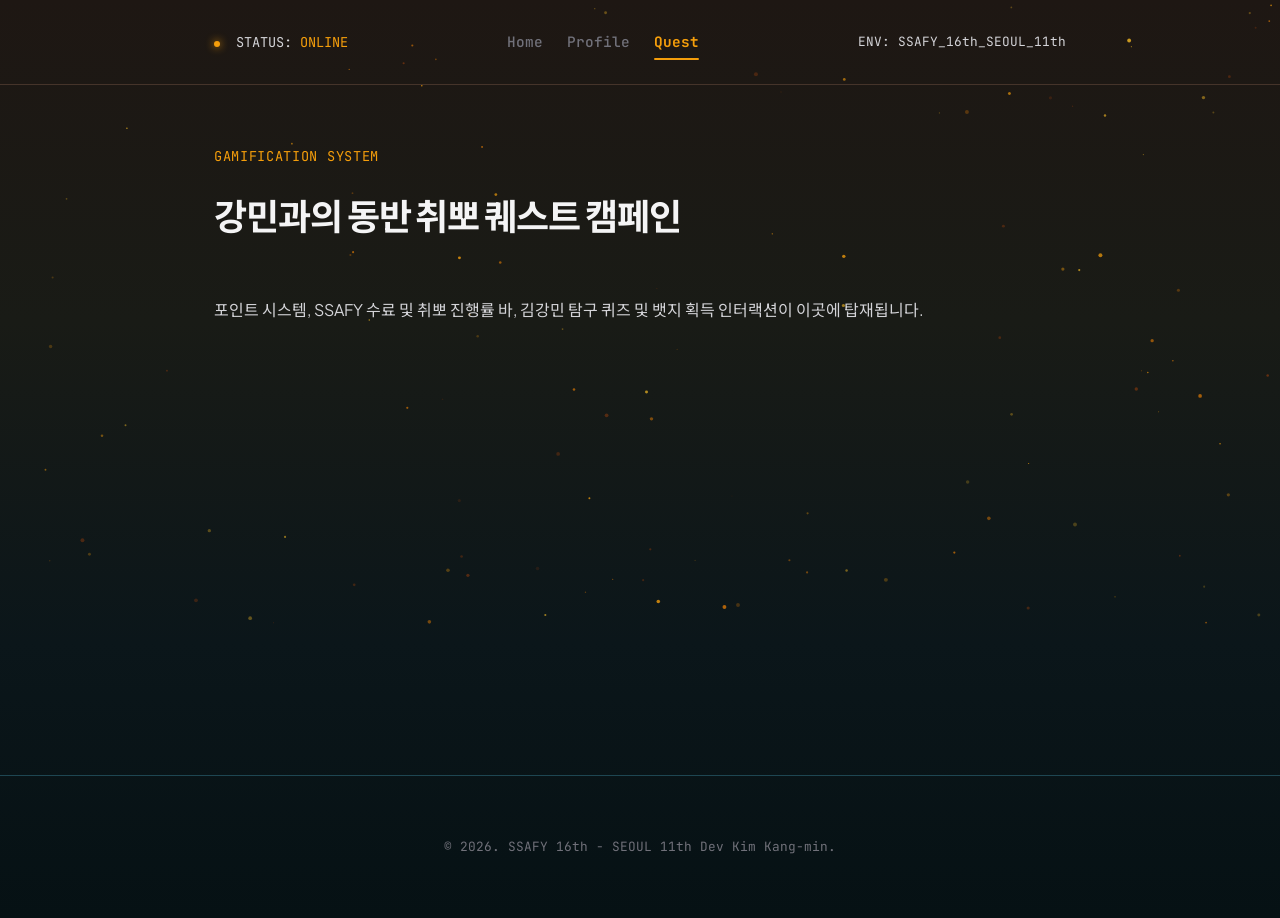
==== html/gamification.html @ 31e9d452 "MPA구조로 전환 -  프로필, 게이미피케이션 html 추가" ====
<!DOCTYPE html>
<html lang="ko">
<head>
    <meta charset="UTF-8">
    <meta name="viewport" content="width=device-width, initial-scale=1.0">
    <title>Quest | INFJ Back-End Developer 김강민</title>
    <link rel="preconnect" href="https://fonts.googleapis.com">
    <link rel="preconnect" href="https://fonts.gstatic.com" crossorigin>
    <link href="https://fonts.googleapis.com/css2?family=JetBrains+Mono:wght@300;400;500;700&family=Plus+Jakarta+Sans:wght@300;400;500;700;800&family=Noto+Sans+KR:wght@300;400;500;700;900&display=swap" rel="stylesheet">
    <link rel="stylesheet" href="../css/style.css">
</head>
<body>
    <canvas id="ambient-particles"></canvas>

    <header>
        <div class="container header-inner">
            <div class="header-logo-zone">
                <span class="status-dot"></span>
                <span>STATUS: <span class="accent-text">ONLINE</span></span>
            </div>
            <nav class="main-nav mono">
                <a href="../index.html" class="nav-link">Home</a>
                <a href="profile.html" class="nav-link">Profile</a>
                <a href="gamification.html" class="nav-link active">Quest</a>
            </nav>
            <div class="mono env-text" style="font-size: 0.8rem;">
                ENV: SSAFY_16th_SEOUL_11th
            </div>
        </div>
    </header>

    <section class="container" style="margin-top: 60px; min-height: 70vh;">
        <span class="section-label">GAMIFICATION SYSTEM</span>
        <h2 class="section-headline">강민과의 동반 취뽀 퀘스트 캠페인</h2>
        
        <!-- 💡 게이미피케이션 보드판이 위치할 구역 -->
        <div id="quest-app-root">
            <p style="color: var(--text-sub);">포인트 시스템, SSAFY 수료 및 취뽀 진행률 바, 김강민 탐구 퀴즈 및 뱃지 획득 인터랙션이 이곳에 탑재됩니다.</p>
        </div>
    </section>

    <footer>
        <div class="container">
            <p>&copy; 2026. SSAFY 16th - SEOUL 11th Dev Kim Kang-min.</p>
        </div>
    </footer>

    <script src="../js/script.js"></script>
</body>
</html>
---- css/style.css ----
/* --- 테마 및 전역 설정 (사막에서 오아시스로의 여정) --- */
:root {
    /* 사막 테마 (상단) */
    --desert-bg: #1e1713;       /* 깊고 황량한 밤의 사막 배경 */
    --desert-accent: #f59e0b;   /* 타오르는 모래빛 오렌지 */
    --desert-card: #29201a;     /* 사막 톤 카드 배경 */
    --desert-border: #45342a;   /* 사막 톤 테두리 */

    /* 오아시스 테마 (하단) */
    --oasis-bg: #0b1a1e;        /* 깊고 맑은 오아시스 물결 배경 */
    --oasis-accent: #06b6d4;    /* 청량한 시안 블루 */
    --oasis-card: #11272d;      /* 오아시스 톤 카드 배경 */
    --oasis-border: #1e4652;    /* 오아시스 톤 테두리 */

    /* 기본 가변 변수 (JS로 동적 제어되거나 그라데이션 기본값으로 사용) */
    --bg-pure: var(--desert-bg);
    --bg-card: var(--desert-card);
    --border-color: var(--desert-border);
    --accent: var(--desert-accent);
    --accent-glow: rgba(245, 158, 11, 0.15);

    --text-main: #f4f4f5;       /* 편안한 백색 */
    --text-sub: #d4d4d8;        /* 밝은 회색 */
    --text-muted: #71717a;      /* 비활성화 회색 */
    
    --font-sans: 'Plus Jakarta Sans', 'Noto Sans KR', sans-serif;
    --font-mono: 'JetBrains Mono', monospace;
}

* {
    margin: 0;
    padding: 0;
    box-sizing: border-box;
    -webkit-font-smoothing: antialiased;
}

body {
    /* 스크롤에 따라 변하는 선형 그라데이션 배경 구현 */
    background: linear-gradient(to bottom, 
        var(--desert-bg) 0%, 
        #1b1c18 30%, 
        #122022 60%, 
        var(--oasis-bg) 100%
    );
    background-attachment: scroll;
    color: var(--text-main);
    font-family: var(--font-sans);
    line-height: 1.7;
    overflow-x: hidden;
    transition: color 0.3s ease;
}

/* 스크롤바 커스텀 */
::-webkit-scrollbar {
    width: 6px;
}
::-webkit-scrollbar-track {
    background: var(--desert-bg);
}
::-webkit-scrollbar-thumb {
    background: var(--desert-border);
    border-radius: 3px;
}
::-webkit-scrollbar-thumb:hover {
    background: var(--oasis-accent);
}

.container {
    max-width: 900px;
    margin: 0 auto;
    padding: 0 24px;
}

.mono {
    font-family: var(--font-mono);
}

.accent-text {
    color: var(--accent);
    transition: color 0.3s ease;
}

/* --- 상단 상태 바 --- */
header {
    padding: 24px 0;
    border-bottom: 1px solid var(--border-color);
    font-family: var(--font-mono);
    font-size: 0.85rem;
    color: var(--text-sub);
    transition: border-color 0.3s ease;
}
.header-inner {
    display: flex;
    justify-content: space-between;
    align-items: center;
}
.status-dot {
    display: inline-block;
    width: 6px;
    height: 6px;
    background-color: var(--accent);
    border-radius: 50%;
    margin-right: 8px;
    box-shadow: 0 0 8px var(--accent);
    animation: pulse 2s infinite;
    transition: background-color 0.3s ease, box-shadow 0.3s ease;
}
@keyframes pulse {
    0% { opacity: 0.5; }
    50% { opacity: 1; }
    100% { opacity: 0.5; }
}

/* --- 상단 네비게이션 바 스타일 추가 --- */
.main-nav {
    display: flex;
    gap: 24px;
    align-items: center;
}

.nav-link {
    color: var(--text-muted);
    text-decoration: none;
    font-size: 0.9rem;
    font-weight: 500;
    padding: 6px 0;
    position: relative;
    transition: color 0.2s ease;
}

.nav-link:hover {
    color: var(--text-main);
}

/* 현재 활성화된 페이지 표시용 언더라인 애니메이션 */
.nav-link.active {
    color: var(--accent);
    font-weight: 700;
}

.nav-link.active::after {
    content: '';
    position: absolute;
    bottom: 0;
    left: 0;
    width: 100%;
    height: 2px;
    background-color: var(--accent);
    border-radius: 2px;
}

/* 📱 모바일 환경 반응형 대응 (768px 이하) */
@media (max-width: 768px) {
    .header-inner {
        flex-direction: column; /* 세로 정렬로 변경하여 좁은 화면 대응 */
        gap: 12px;
        text-align: center;
    }
    
    .main-nav {
        gap: 20px;
        margin: 4px 0;
    }
    
    .env-text {
        display: none; /* 모바일에서 굳이 안 보여도 되는 환경 텍스트는 숨김 처리 */
    }
}

/* --- 히어로 영역 (사막의 시작) --- */
.hero {
    padding: 160px 0 140px 0;
    min-height: 90vh;
    display: flex;
    align-items: center;
}
.hero-wrapper {
    position: relative;
    width: 100%;
}
.hero-tag {
    font-family: var(--font-mono);
    font-size: 0.9rem;
    color: var(--desert-accent);
    margin-bottom: 28px;
    display: inline-block;
    border: 1px solid rgba(245, 158, 11, 0.3);
    padding: 4px 12px;
    border-radius: 100px;
    background: rgba(245, 158, 11, 0.08);
}
.hero h1 {
    font-size: 3.5rem;
    font-weight: 800;
    line-height: 1.25;
    letter-spacing: -0.05em;
    margin-bottom: 28px;
    word-break: keep-all;
}
.hero h1 span.highlight {
    background: linear-gradient(120deg, #ffffff 0%, #fcd34d 100%);
    -webkit-background-clip: text;
    -webkit-text-fill-color: transparent;
}
.hero p.lead {
    font-size: 1.35rem;
    color: var(--text-sub);
    max-width: 720px;
    font-weight: 300;
    margin-bottom: 40px;
}

/* 기술 배지 스타일 */
.stack-badges {
    display: flex;
    gap: 12px;
    flex-wrap: wrap;
    margin-bottom: 60px;
}
.badge {
    font-size: 0.85rem;
    padding: 6px 14px;
    background: rgba(255, 255, 255, 0.02);
    border: 1px solid var(--desert-border);
    border-radius: 6px;
    color: #fcd34d;
}

/* 마우스 스크롤 다운 가이드 */
.scroll-indicator {
    display: flex;
    align-items: center;
    gap: 12px;
    color: var(--text-muted);
    font-size: 0.75rem;
    letter-spacing: 0.1em;
}
.mouse {
    width: 20px;
    height: 32px;
    border: 2px solid var(--desert-border);
    border-radius: 20px;
    position: relative;
}
.wheel {
    width: 4px;
    height: 8px;
    background-color: var(--desert-accent);
    border-radius: 2px;
    position: absolute;
    top: 6px;
    left: 50%;
    transform: translateX(-50%);
    animation: scroll 1.5s infinite;
}
@keyframes scroll {
    0% { opacity: 1; top: 6px; }
    100% { opacity: 0; top: 18px; }
}

/* --- 인터랙티브 콘솔 영역 (중간 전환 지점) --- */
.console-section {
    padding: 80px 0;
}
.console-box {
    background-color: var(--desert-card);
    border: 1px solid var(--desert-border);
    border-radius: 12px;
    overflow: hidden;
    box-shadow: 0 20px 40px rgba(0, 0, 0, 0.4);
}
.console-header {
    background-color: rgba(255, 255, 255, 0.02);
    padding: 14px 20px;
    border-bottom: 1px solid var(--desert-border);
    display: flex;
    align-items: center;
    justify-content: space-between;
}
.console-dots {
    display: flex;
    gap: 6px;
}
.console-dot {
    width: 10px;
    height: 10px;
    border-radius: 50%;
    background-color: var(--desert-border);
}
.console-title {
    font-family: var(--font-mono);
    font-size: 0.8rem;
    color: var(--text-muted);
}
.console-nav {
    display: flex;
    border-bottom: 1px solid var(--desert-border);
    background: rgba(0,0,0,0.1);
}
.console-tab {
    flex: 1;
    padding: 14px;
    text-align: center;
    font-family: var(--font-mono);
    font-size: 0.85rem;
    color: var(--text-muted);
    cursor: pointer;
    transition: all 0.2s ease;
    border-bottom: 2px solid transparent;
}
.console-tab:hover {
    color: var(--text-sub);
    background: rgba(255,255,255,0.01);
}
.console-tab.active {
    color: var(--desert-accent);
    border-bottom-color: var(--desert-accent);
    background: rgba(245, 158, 11, 0.04);
}
.console-body {
    padding: 40px;
    min-height: 400px;
}
.console-content {
    display: none;
    animation: fadeIn 0.3s ease forwards;
}
.console-content.active {
    display: block;
}
@keyframes fadeIn {
    from { opacity: 0; transform: translateY(5px); }
    to { opacity: 1; transform: translateY(0); }
}
.console-code-line {
    display: flex;
    margin-bottom: 10px;
    font-family: var(--font-mono);
    font-size: 0.95rem;
}
.line-num {
    width: 35px;
    color: var(--text-muted);
    user-select: none;
}
.line-text {
    color: var(--text-sub);
}

.extended-text {
    margin-top: 32px;
    border-top: 1px dashed var(--desert-border);
    padding-top: 24px;
}
.extended-text p {
    font-size: 1.05rem;
    color: var(--text-sub);
    margin-bottom: 16px;
    font-weight: 300;
}
.extended-text strong {
    color: var(--text-main);
    font-weight: 600;
}

.tag-cloud {
    display: flex;
    flex-wrap: wrap;
    gap: 10px;
}
.tag {
    font-family: var(--font-mono);
    font-size: 0.85rem;
    padding: 6px 14px;
    background-color: rgba(255, 255, 255, 0.02);
    border: 1px solid var(--desert-border);
    color: var(--text-main);
    border-radius: 6px;
}

/* --- 공통 섹션 헤더 가이드 (오아시스 변환 준비) --- */
.section-label {
    font-family: var(--font-mono);
    font-size: 0.85rem;
    color: var(--accent);
    text-transform: uppercase;
    margin-bottom: 16px;
    display: block;
    letter-spacing: 0.05em;
    transition: color 0.3s ease;
}
.section-headline {
    font-size: 2.25rem;
    font-weight: 700;
    margin-bottom: 50px;
    letter-spacing: -0.03em;
}

/* --- 성장 타임라인 스타일 (오아시스 톤 진입) --- */
.timeline-section {
    padding: 100px 0;
    border-top: 1px solid var(--oasis-border);
}
.timeline-container {
    position: relative;
    padding-left: 32px;
}
.timeline-container::before {
    content: '';
    position: absolute;
    left: 0;
    top: 5px;
    bottom: 5px;
    width: 1px;
    background-color: var(--oasis-border);
}
.timeline-item {
    position: relative;
    margin-bottom: 50px;
}
.timeline-item::before {
    content: '';
    position: absolute;
    left: -36px;
    top: 6px;
    width: 9px;
    height: 9px;
    border-radius: 50%;
    background-color: var(--oasis-bg);
    border: 2px solid var(--oasis-accent);
}
.timeline-meta {
    font-size: 0.85rem;
    color: var(--oasis-accent);
    margin-bottom: 8px;
}
.timeline-content-box {
    background-color: var(--oasis-card);
    border: 1px solid var(--oasis-border);
    padding: 24px 32px;
    border-radius: 8px;
}
.timeline-content-box h3 {
    font-size: 1.35rem;
    font-weight: 600;
    margin-bottom: 10px;
}
.timeline-content-box p {
    color: var(--text-sub);
    font-size: 1rem;
}

/* --- 핵심 엔진 (완연한 푸른 오아시스 카드 영역) --- */
.features-section {
    padding: 100px 0;
    border-top: 1px solid var(--oasis-border);
}
.grid-layout {
    display: grid;
    grid-template-columns: repeat(3, 1fr);
    gap: 24px;
}
.grid-card {
    border: 1px solid var(--oasis-border);
    padding: 40px 32px;
    border-radius: 12px;
    background: linear-gradient(180deg, rgba(6, 182, 212, 0.03) 0%, rgba(0,0,0,0) 100%);
    transition: all 0.3s cubic-bezier(0.16, 1, 0.3, 1);
}
.grid-card:hover {
    border-color: var(--oasis-accent);
    transform: translateY(-6px);
    box-shadow: 0 15px 35px rgba(6, 182, 212, 0.1);
}
.card-index {
    font-family: var(--font-mono);
    font-size: 0.85rem;
    color: var(--oasis-accent);
    margin-bottom: 24px;
    display: block;
}
.grid-card h3 {
    font-size: 1.3rem;
    font-weight: 600;
    margin-bottom: 16px;
    letter-spacing: -0.02em;
}
.grid-card p {
    font-size: 0.95rem;
    color: var(--text-sub);
    line-height: 1.7;
}

/* --- 가상 방명록 스타일 (오아시스 터미널) --- */
.guestbook-section {
    padding: 80px 0;
    border-top: 1px solid var(--oasis-border);
}
.guestbook-box {
    border: 1px solid var(--oasis-border);
    border-radius: 10px;
    background-color: #081316;
    overflow: hidden;
}
.guestbook-header {
    background-color: rgba(255, 255, 255, 0.01);
    padding: 12px 20px;
    border-bottom: 1px solid var(--oasis-border);
    display: flex;
    justify-content: space-between;
    font-family: var(--font-mono);
    font-size: 0.8rem;
    color: var(--text-muted);
}
.status-indicator {
    color: var(--oasis-accent);
}
.guestbook-body {
    padding: 30px;
    font-family: var(--font-mono);
    font-size: 0.9rem;
}
.message-item {
    margin-bottom: 16px;
    display: flex;
    flex-wrap: wrap;
    gap: 12px;
}
.message-item .user {
    color: var(--oasis-accent);
    min-width: 140px;
}
.message-item .msg {
    color: var(--text-sub);
}
.input-line {
    margin-top: 30px;
    display: flex;
    gap: 12px;
    color: var(--text-muted);
}
.input-line .prompt {
    color: var(--oasis-accent);
}

/* --- CTA 영역 (완전 청량한 오아시스 핵심지) --- */
.cta-section {
    padding: 150px 0;
    border-top: 1px solid var(--oasis-border);
    text-align: center;
    background: radial-gradient(circle at center, rgba(6, 182, 212, 0.15) 0%, rgba(0,0,0,0) 70%);
}
.cta-box {
    max-width: 700px;
    margin: 0 auto;
}
.cta-box h2 {
    font-size: 2.8rem;
    font-weight: 800;
    letter-spacing: -0.04em;
    margin-bottom: 24px;
    background: linear-gradient(120deg, #ffffff 0%, var(--oasis-accent) 100%);
    -webkit-background-clip: text;
    -webkit-text-fill-color: transparent;
}
.cta-box p {
    color: var(--text-sub);
    font-size: 1.15rem;
    margin-bottom: 48px;
    line-height: 1.7;
}
.primary-btn {
    background-color: var(--text-main);
    color: var(--oasis-bg);
    border: none;
    padding: 18px 44px;
    font-family: var(--font-mono);
    font-size: 1rem;
    font-weight: 600;
    border-radius: 8px;
    cursor: pointer;
    transition: all 0.2s ease;
    box-shadow: 0 4px 20px rgba(6, 182, 212, 0.2);
}
.primary-btn:hover {
    background-color: var(--oasis-accent);
    color: #ffffff;
    box-shadow: 0 0 24px rgba(6, 182, 212, 0.4);
    transform: scale(1.02);
}

/* --- 커스텀 토스트 알림창 --- */
.toast-container {
    position: fixed;
    bottom: 30px;
    right: 30px;
    z-index: 1000;
    display: flex;
    flex-direction: column;
    gap: 10px;
}
.toast {
    background-color: var(--oasis-card);
    border: 1px solid var(--oasis-accent);
    color: var(--text-main);
    padding: 16px 24px;
    border-radius: 8px;
    font-family: var(--font-mono);
    font-size: 0.9rem;
    box-shadow: 0 10px 30px rgba(0, 0, 0, 0.5);
    display: flex;
    align-items: center;
    gap: 12px;
    transform: translateY(100px);
    opacity: 0;
    transition: all 0.4s cubic-bezier(0.175, 0.885, 0.32, 1.275);
}
.toast.show {
    transform: translateY(0);
    opacity: 1;
}

/* --- 푸터 --- */
footer {
    padding: 60px 0;
    border-top: 1px solid var(--oasis-border);
    text-align: center;
    font-family: var(--font-mono);
    font-size: 0.8rem;
    color: var(--text-muted);
}

/* --- 반응형 레이아웃 --- */
/* ==========================================
   🎨 2일차 미션: 모바일 친화 기능 강화 (Responsive)
   ========================================== */

@media (max-width: 768px) {
    /* 1. 컨테이너 패딩 완화 및 레이아웃 조정 */
    .container {
        padding: 0 20px;
    }
    
    /* 2. 히어로 영역 폰트 크기 유연화 및 레이아웃 최적화 */
    .hero { 
        padding: 80px 0 60px 0; 
        min-height: auto; /* 모바일에서는 화면 높이에 맞추기보다 콘텐츠에 맞게 조절 */
    }
    .hero h1 { 
        font-size: 2.0rem; /* 3.5rem에서 모바일용으로 축소 */
        line-height: 1.3;
    }
    .hero p.lead {
        font-size: 1.05rem;
        margin-bottom: 30px;
        word-break: keep-all; /* 단어 단위 줄바꿈으로 깔끔하게 */
    }
    
    /* 3. 모바일 터치 환경에서 마우스 안내선 숨김 처리 */
    .scroll-indicator {
        display: none !important;
    }

    /* 4. 기술 배지 간격 최적화 */
    .stack-badges {
        margin-bottom: 40px;
        gap: 8px;
    }
    .badge {
        font-size: 0.75rem;
        padding: 5px 10px;
    }

    /* 5. 프로필 콘솔 탭 메뉴 가로 폭 붕괴 방지 */
    .console-nav {
        flex-wrap: wrap; /* 탭이 많아지면 아래로 자연스럽게 흐르도록 */
    }
    .console-tab {
        padding: 12px 8px;
        font-size: 0.8rem;
    }
    .console-body { 
        padding: 20px; /* 내부 여백 축소하여 가로 공간 확보 */
    }
    .console-code-line {
        font-size: 0.85rem; /* 코드 폰트 살짝 축소하여 터미널 느낌 유지 */
        overflow-x: auto;   /* 코드가 길어지면 박스를 깨뜨리지 않고 내부 스크롤 제공 */
    }
    .extended-text p {
        font-size: 0.95rem;
    }

    /* 6. GIF 컨테이너 모바일 마진 조정 */
    .char-gif-container {
        padding: 10px;
        margin: 16px auto;
    }

    /* 7. 타임라인 박스 여백 수정 */
    .timeline-container {
        padding-left: 20px;
    }
    .timeline-item::before {
        left: -24px;
    }
    .timeline-content-box {
        padding: 18px 20px;
    }
    .timeline-content-box h3 {
        font-size: 1.15rem;
    }

    /* 8. 핵심 엔진 그리드 레이아웃 (1열로 단일화 및 패딩 축소) */
    .grid-layout { 
        grid-template-columns: 1fr; 
        gap: 16px; 
    }
    .grid-card {
        padding: 28px 20px;
    }

    /* 9. 방명록 터미널 래핑 처리 */
    .guestbook-body {
        padding: 20px;
        font-size: 0.8rem;
    }
    .message-item {
        flex-direction: column; /* 이름과 내용이 모바일에선 위아래로 배치되어 짤림 방지 */
        gap: 4px;
        margin-bottom: 12px;
    }
    .message-item .user {
        min-width: auto;
    }

    /* 10. 하단 CTA 및 버튼 모바일화 */
    .cta-section {
        padding: 100px 0;
    }
    .cta-box h2 { 
        font-size: 1.8rem; 
    }
    .cta-box p {
        font-size: 1.0rem;
        margin-bottom: 32px;
    }
    .primary-btn {
        width: 100%; /* 모바일에서는 엄지손가락으로 누르기 편하게 풀 너비 제공 */
        padding: 16px 24px;
        font-size: 0.95rem;
    }
}

/* --- [신설] 사막 언덕 및 캔버스 파티클 레이어 스타일 --- */
#ambient-particles {
    position: fixed;
    top: 0;
    left: 0;
    width: 100vw;
    height: 100vh;
    z-index: -1; /* 콘텐츠 뒤로 배치 */
    pointer-events: none; /* 클릭 이벤트 방해 방지 */
}

.desert-hills-container {
    position: absolute;
    top: 0;
    left: 0;
    width: 100%;
    height: 120vh; /* 히어로 영역을 충분히 덮을 수 있는 높이 */
    overflow: hidden;
    z-index: -2;
    pointer-events: none;
}

.hill {
    position: absolute;
    bottom: 0;
    left: 0;
    width: 100%;
    height: 600px;
    opacity: 0.85;
    transition: transform 0.1s linear, fill 0.5s ease;
}

/* 첫 번째 언덕: 짙은 흙모래 빛깔 */
.hill-1 {
    fill: #2d2018;
    transform: translateY(50px);
}

/* 두 번째 언덕: 좀 더 밝게 타오르는 사막 모래 빛깔 */
.hill-2 {
    fill: #3b2b20;
    opacity: 0.6;
    transform: translateY(120px);
}

/* 스크롤이 내려가 오아시스 테마 활성화 시 언덕이 물결 색상으로 자연스럽게 동적 모핑(색상 전환) */
.oasis-active .hill-1 {
    fill: #112a30;
}
.oasis-active .hill-2 {
    fill: #0d2126;
}

/* 기존 전체 body 스타일 유지 및 보완 */
body {
    background: linear-gradient(to bottom, 
        #1e1713 0%, 
        #191b16 35%, 
        #0b161a 70%, 
        #061114 100%
    );
    background-attachment: scroll;
    color: var(--text-main);
    font-family: var(--font-sans);
    line-height: 1.7;
    overflow-x: hidden;
    position: relative;
}

/* 1. GIF를 감싸고 있는 바깥쪽 박스(컨테이너) 정렬 */
.char-gif-container {
    display: flex;            /* 내부 요소를 정렬하기 위해 Flexbox 활성화 */
    justify-content: center;  /* 내부 요소를 가로축 기준 정중앙에 배치 */
    align-items: center;      /* 내부 요소를 세로축 기준 정중앙에 배치 */
    
    margin: 24px auto;        /* 위아래 24px 여백을 주고, 좌우 auto로 박스 자체를 화면 중앙에 배치 */
    width: 100%;              /* 부모 너비를 다 쓰도록 설정 */
    max-width: 900px;         /* 박스가 너무 가로로 펑퍼짐해지지 않게 최대 크기 제한 */
    
    /* (선택) 기존에 넣었던 스타일 질감 유지 */
    padding: 16px;
    background: rgba(0, 0, 0, 0.2);
    border-radius: 8px;
    border: 1px dashed var(--border-color);
}

/* 2. 박스 내부에 있는 GIF 이미지 자체 설정 */
.inline-char-gif {
    max-width: 900px;         /* 캐릭터 움짤이 텍스트에 비해 너무 거대해지지 않도록 크기 제한 */
    width: 100%;              /* 반응형 대응 */
    height: auto;
    display: block;           /* 이미지 특유의 하단 미세한 공백 제거 */
}
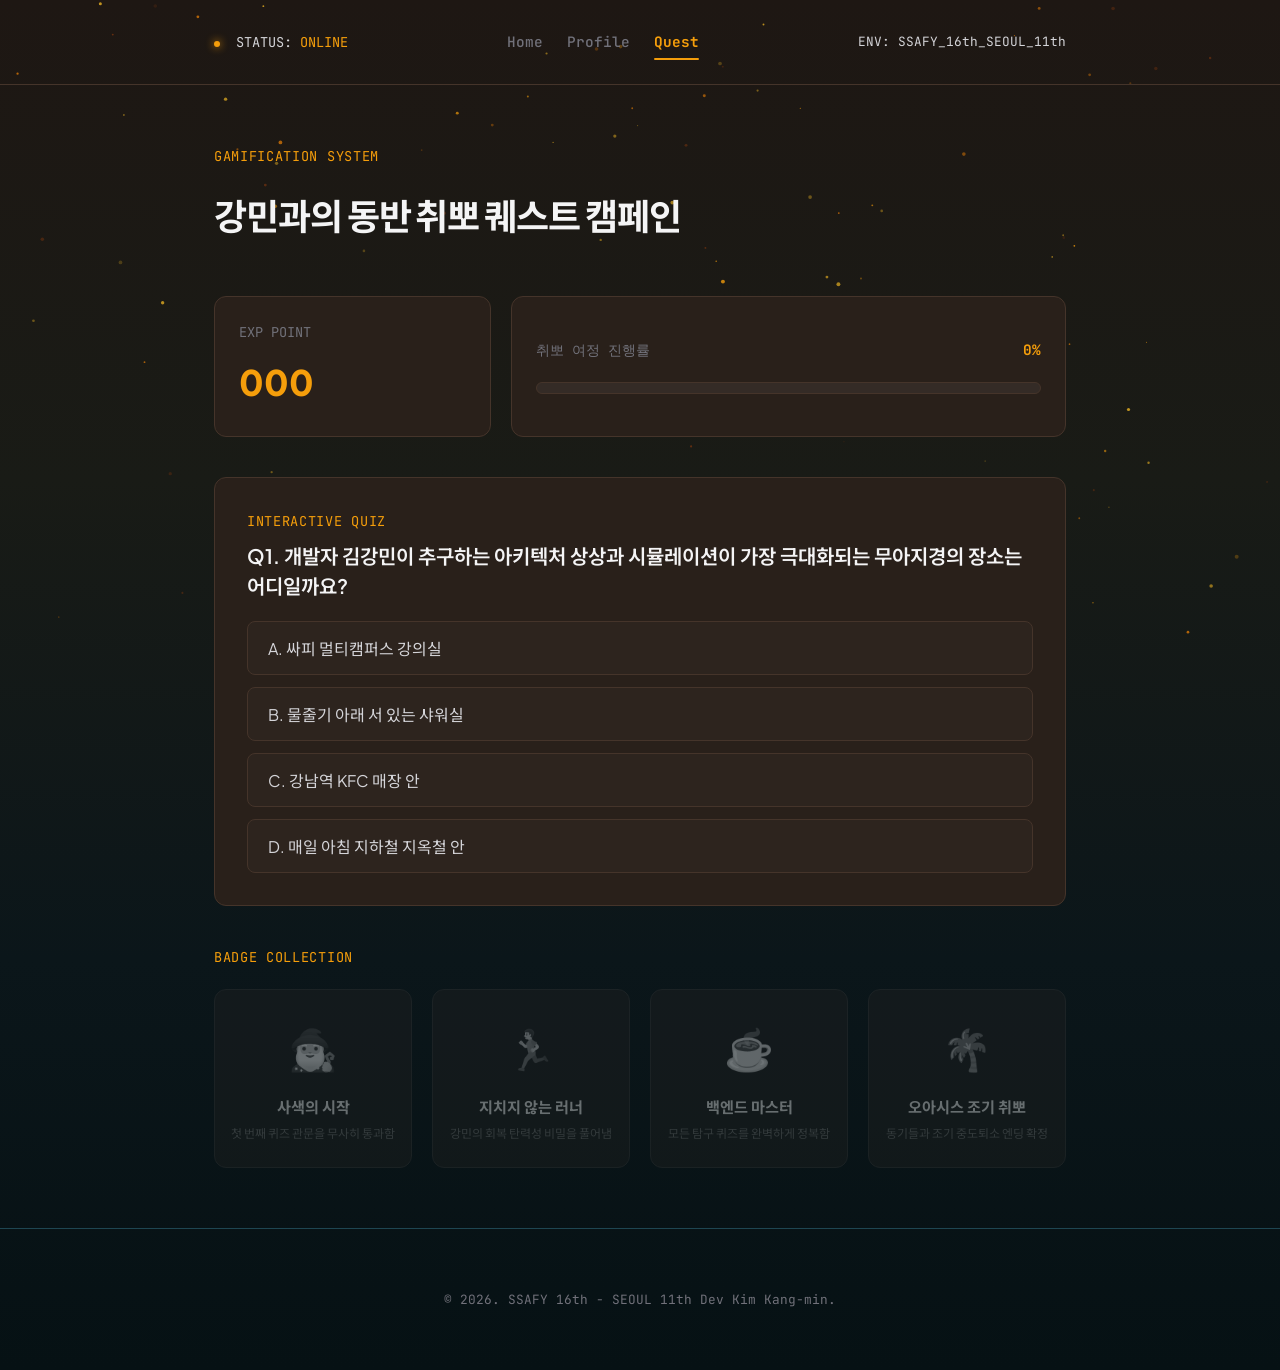
==== commit 31ebfad6: "update gamification" ====
--- a/html/gamification.html
+++ b/html/gamification.html
@@ -34,8 +34,67 @@
         <h2 class="section-headline">강민과의 동반 취뽀 퀘스트 캠페인</h2>
         
         <!-- 💡 게이미피케이션 보드판이 위치할 구역 -->
+        <!-- 💡 게이미피케이션 보드판 실구현 코드 -->
         <div id="quest-app-root">
-            <p style="color: var(--text-sub);">포인트 시스템, SSAFY 수료 및 취뽀 진행률 바, 김강민 탐구 퀴즈 및 뱃지 획득 인터랙션이 이곳에 탑재됩니다.</p>
+            
+            <!-- 상단 스탯 대시보드 및 수료 진행률 바 -->
+            <div class="quest-dashboard">
+                <div class="stat-card">
+                    <span class="stat-label">EXP POINT</span>
+                    <span class="stat-value" id="current-points">000</span>
+                </div>
+                <div class="stat-card">
+                    <div style="display: flex; justify-content: space-between; align-items: baseline;">
+                        <span class="stat-label">취뽀 여정 진행률</span>
+                        <span class="mono accent-text" id="progress-text" style="font-size: 0.9rem; font-weight: bold;">0%</span>
+                    </div>
+                    <div class="progress-container">
+                        <div class="progress-track">
+                            <div class="progress-bar" id="quest-progress"></div>
+                        </div>
+                    </div>
+                </div>
+            </div>
+
+            <!-- 대화형 퀴즈 모듈 구역 -->
+            <div class="quiz-section">
+                <span class="section-label" style="margin-bottom: 8px;">INTERACTIVE QUIZ</span>
+                <div class="quiz-container" id="quiz-box">
+                    <!-- JS에 의해 동적으로 퀴즈 콘텐츠가 렌더링됩니다 -->
+                </div>
+            </div>
+
+            <!-- 뱃지 컬렉션 전시관 -->
+            <div class="badge-section">
+                <span class="section-label" style="margin-bottom: 20px;">BADGE COLLECTION</span>
+                <div class="badge-grid">
+                    <!-- 뱃지 1 -->
+                    <div class="badge-card" id="badge-1">
+                        <span class="badge-icon">🧙‍♂️</span>
+                        <div class="badge-title">사색의 시작</div>
+                        <div class="badge-desc">첫 번째 퀴즈 관문을 무사히 통과함</div>
+                    </div>
+                    <!-- 뱃지 2 -->
+                    <div class="badge-card" id="badge-2">
+                        <span class="badge-icon">🏃‍♂️</span>
+                        <div class="badge-title">지치지 않는 러너</div>
+                        <div class="badge-desc">강민의 회복 탄력성 비밀을 풀어냄</div>
+                    </div>
+                    <!-- 뱃지 3 -->
+                    <div class="badge-card" id="badge-3">
+                        <span class="badge-icon">☕</span>
+                        <div class="badge-title">백엔드 마스터</div>
+                        <div class="badge-desc">모든 탐구 퀴즈를 완벽하게 정복함</div>
+                    </div>
+                    <!-- 뱃지 4 -->
+                    <div class="badge-card" id="badge-4">
+                        <span class="badge-icon">🌴</span>
+                        <div class="badge-title">오아시스 조기 취뽀</div>
+                        <div class="badge-desc">동기들과 조기 중도퇴소 엔딩 확정</div>
+                    </div>
+                </div>
+            </div>
+
         </div>
     </section>
 
--- a/css/style.css
+++ b/css/style.css
@@ -843,4 +843,175 @@
     width: 100%;              /* 반응형 대응 */
     height: auto;
     display: block;           /* 이미지 특유의 하단 미세한 공백 제거 */
+}
+
+/* ==========================================
+   🏆 2일차 미션: 게이미피케이션 시스템 스타일
+   ========================================== */
+
+/* 상단 포인트 및 대시보드 상태창 */
+.quest-dashboard {
+    display: grid;
+    grid-template-columns: 1fr 2fr;
+    gap: 20px;
+    margin-bottom: 40px;
+}
+
+.stat-card {
+    background-color: var(--bg-card);
+    border: 1px solid var(--border-color);
+    padding: 24px;
+    border-radius: 12px;
+    display: flex;
+    flex-direction: column;
+    justify-content: center;
+    transition: all 0.3s ease;
+}
+
+.stat-label {
+    font-family: var(--font-mono);
+    font-size: 0.85rem;
+    color: var(--text-muted);
+    margin-bottom: 8px;
+    text-transform: uppercase;
+}
+
+.stat-value {
+    font-size: 2.2rem;
+    font-weight: 800;
+    color: var(--accent);
+}
+
+/* 진행률 바 (Progress Bar) */
+.progress-container {
+    margin-top: 12px;
+}
+.progress-track {
+    width: 100%;
+    height: 12px;
+    background-color: rgba(255, 255, 255, 0.05);
+    border-radius: 6px;
+    overflow: hidden;
+    border: 1px solid var(--border-color);
+    position: relative;
+}
+.progress-bar {
+    width: 0%; /* JS로 제어 */
+    height: 100%;
+    background: linear-gradient(90deg, var(--desert-accent), var(--oasis-accent));
+    border-radius: 6px;
+    transition: width 0.5s cubic-bezier(0.4, 0, 0.2, 1);
+}
+
+/* 퀴즈 섹션 */
+.quiz-section {
+    background-color: var(--bg-card);
+    border: 1px solid var(--border-color);
+    border-radius: 12px;
+    padding: 32px;
+    margin-bottom: 40px;
+}
+.quiz-container {
+    min-height: 200px;
+}
+.quiz-question {
+    font-size: 1.25rem;
+    font-weight: 600;
+    margin-bottom: 20px;
+    line-height: 1.5;
+}
+.quiz-options {
+    display: grid;
+    grid-template-columns: 1fr;
+    gap: 12px;
+}
+.option-btn {
+    background-color: rgba(255, 255, 255, 0.02);
+    border: 1px solid var(--border-color);
+    color: var(--text-sub);
+    padding: 14px 20px;
+    border-radius: 8px;
+    text-align: left;
+    font-family: var(--font-sans);
+    font-size: 1rem;
+    cursor: pointer;
+    transition: all 0.2s ease;
+}
+.option-btn:hover {
+    background-color: rgba(255, 255, 255, 0.05);
+    border-color: var(--text-muted);
+    color: var(--text-main);
+    transform: translateX(4px);
+}
+
+/* 뱃지 컬렉션 그리드 */
+.badge-section {
+    margin-bottom: 60px;
+}
+.badge-grid {
+    display: grid;
+    grid-template-columns: repeat(4, 1fr);
+    gap: 20px;
+}
+.badge-card {
+    background-color: var(--bg-card);
+    border: 1px solid var(--border-color);
+    border-radius: 12px;
+    padding: 24px 16px;
+    text-align: center;
+    transition: all 0.3s ease;
+    opacity: 0.4; /* 기본 잠김 상태: 흐리게 */
+    filter: grayscale(100%);
+}
+.badge-card.unlocked {
+    opacity: 1;   /* 해제 시 원래 밝기로 */
+    filter: grayscale(0%);
+    border-color: var(--oasis-accent);
+    box-shadow: 0 8px 24px rgba(6, 182, 212, 0.15);
+}
+.badge-icon {
+    font-size: 2.5rem;
+    margin-bottom: 12px;
+    display: inline-block;
+    transition: transform 0.3s ease;
+}
+.badge-card.unlocked .badge-icon {
+    animation: gentle-bounce 1s infinite alternate;
+}
+.badge-title {
+    font-size: 0.95rem;
+    font-weight: 700;
+    margin-bottom: 6px;
+}
+.badge-desc {
+    font-size: 0.75rem;
+    color: var(--text-muted);
+    line-height: 1.4;
+}
+
+@keyframes gentle-bounce {
+    0% { transform: translateY(0); }
+    100% { transform: translateY(-4px); }
+}
+
+/* 📱 게이미피케이션 모바일 반응형 대응 */
+@media (max-width: 768px) {
+    .quest-dashboard {
+        grid-template-columns: 1fr;
+        gap: 12px;
+    }
+    .badge-grid {
+        grid-template-columns: repeat(2, 1fr); /* 모바일에서는 2열로 정렬 */
+        gap: 12px;
+    }
+    .quiz-section {
+        padding: 20px;
+    }
+    .quiz-question {
+        font-size: 1.1rem;
+    }
+    .option-btn {
+        padding: 12px 16px;
+        font-size: 0.9rem;
+    }
 }
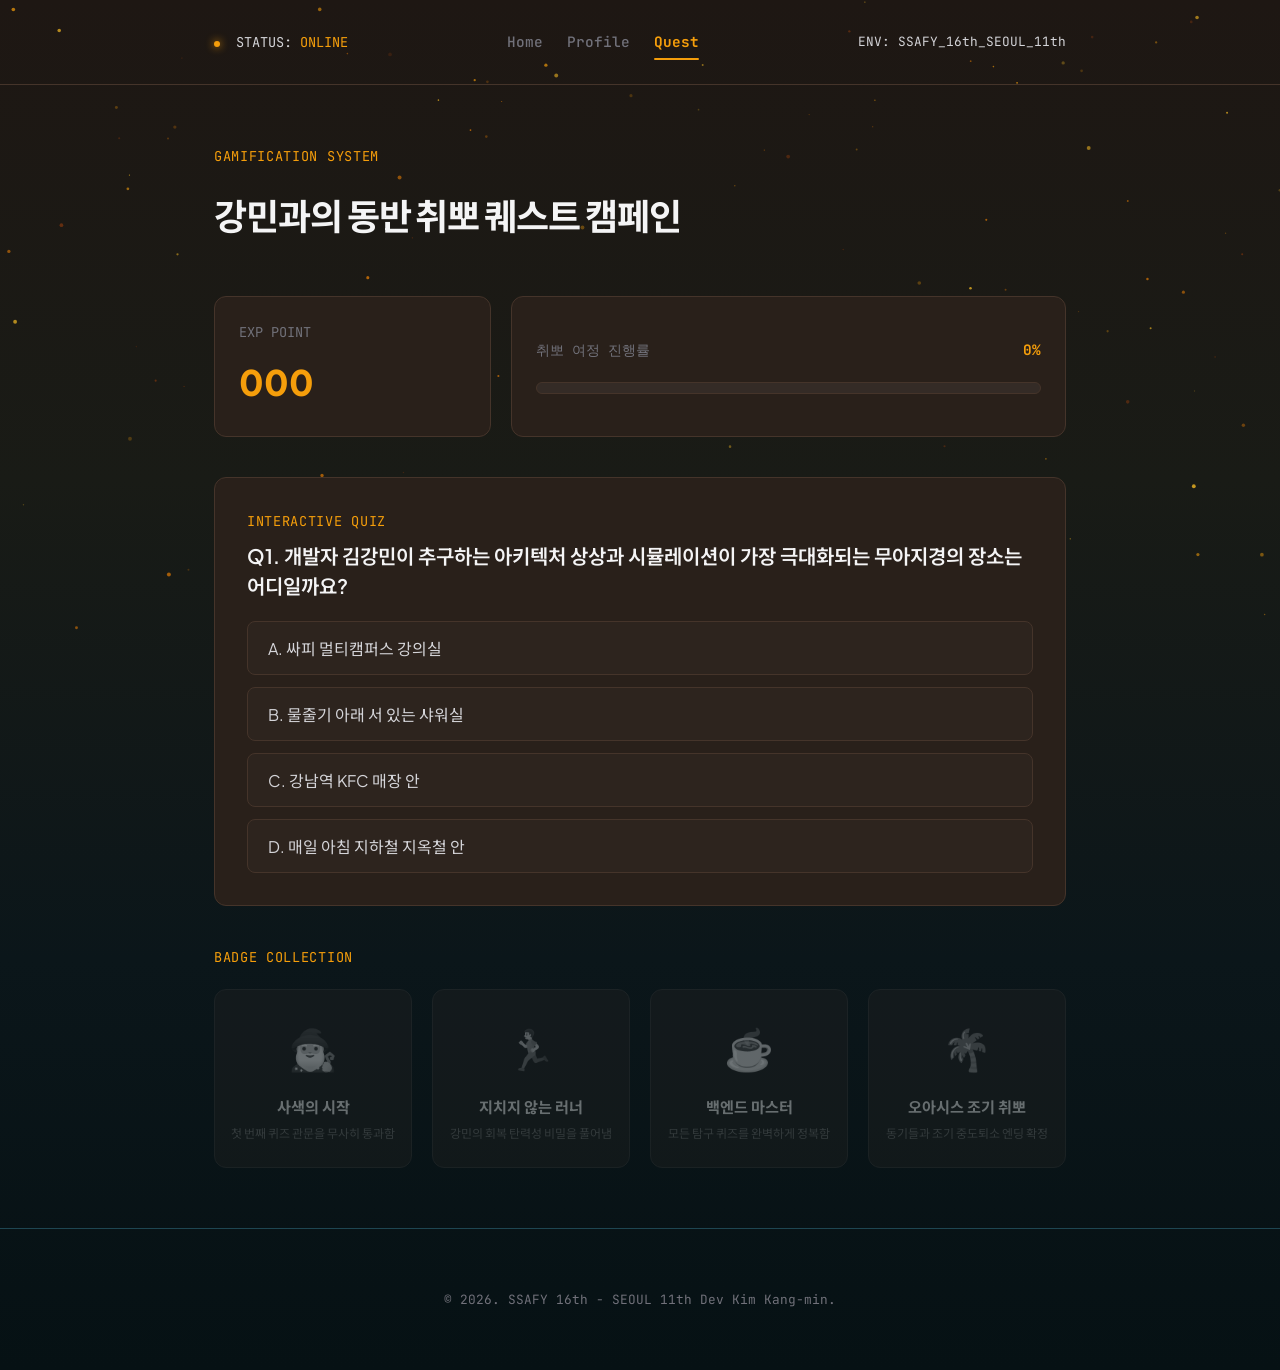
==== commit 2ceddf5f: "edit titles" ====
--- a/html/gamification.html
+++ b/html/gamification.html
@@ -3,7 +3,7 @@
 <head>
     <meta charset="UTF-8">
     <meta name="viewport" content="width=device-width, initial-scale=1.0">
-    <title>Quest | INFJ Back-End Developer 김강민</title>
+    <title>Who Am I | Quest</title>
     <link rel="preconnect" href="https://fonts.googleapis.com">
     <link rel="preconnect" href="https://fonts.gstatic.com" crossorigin>
     <link href="https://fonts.googleapis.com/css2?family=JetBrains+Mono:wght@300;400;500;700&family=Plus+Jakarta+Sans:wght@300;400;500;700;800&family=Noto+Sans+KR:wght@300;400;500;700;900&display=swap" rel="stylesheet">
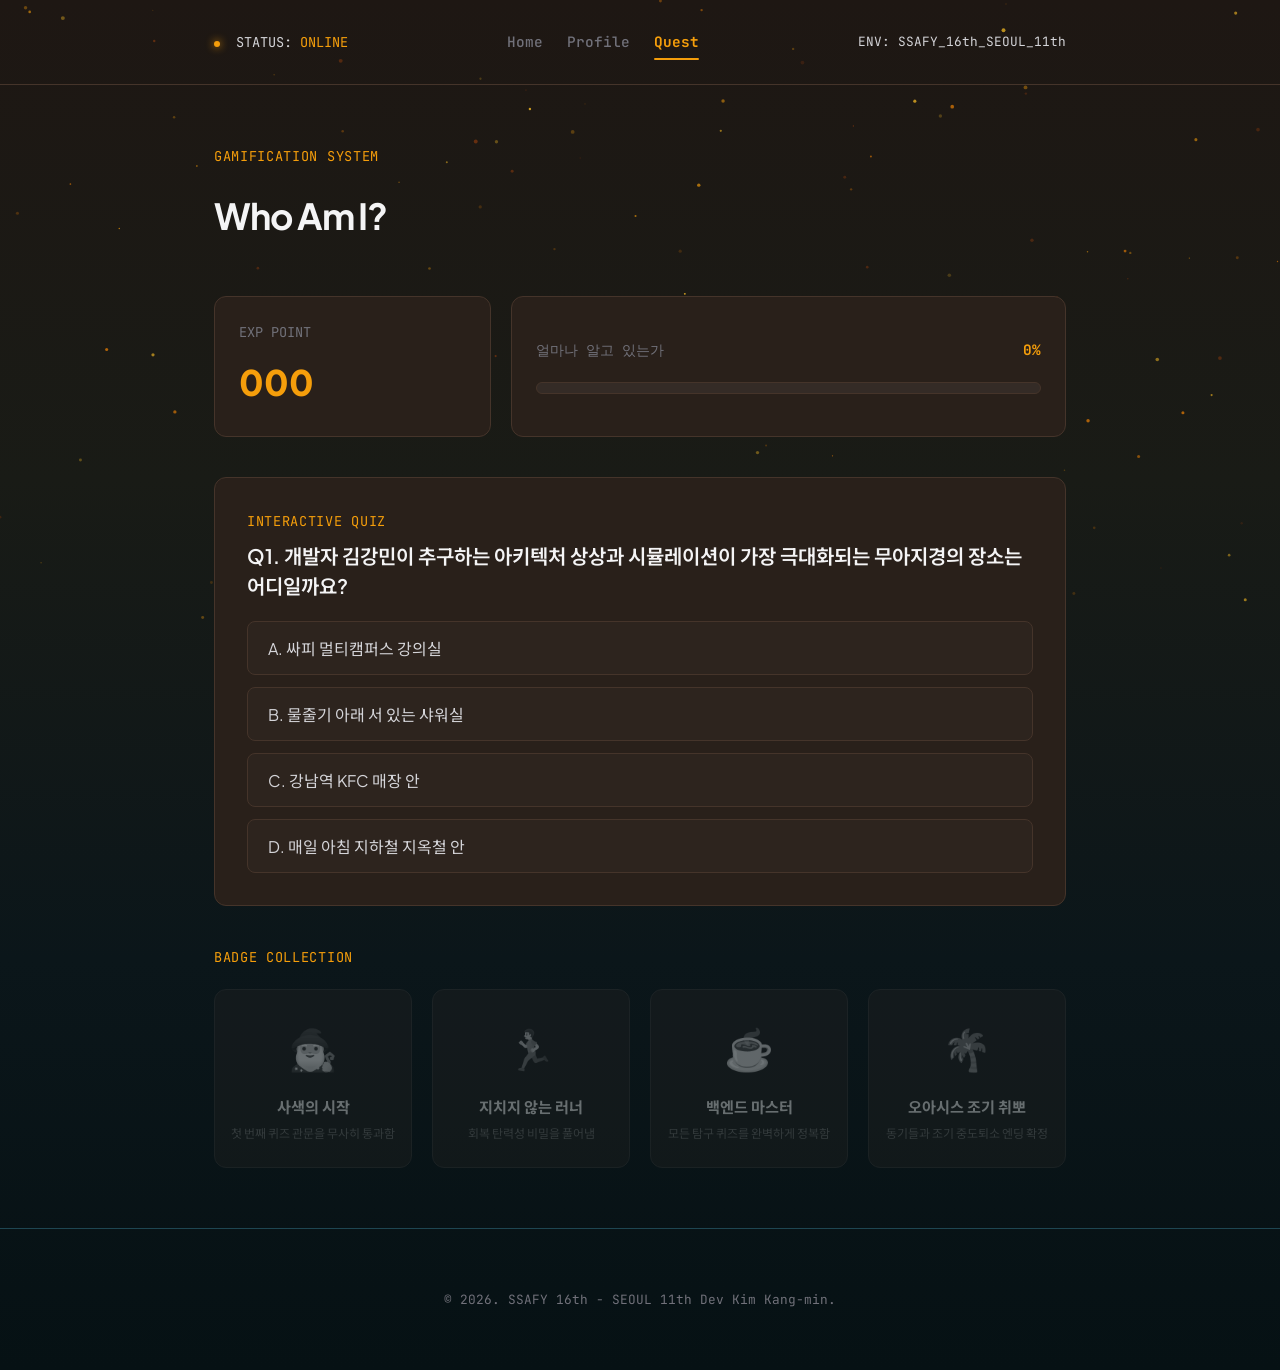
==== commit 6664c54c: "edit gamification contents" ====
--- a/html/gamification.html
+++ b/html/gamification.html
@@ -31,7 +31,7 @@
 
     <section class="container" style="margin-top: 60px; min-height: 70vh;">
         <span class="section-label">GAMIFICATION SYSTEM</span>
-        <h2 class="section-headline">강민과의 동반 취뽀 퀘스트 캠페인</h2>
+        <h2 class="section-headline">Who Am I?</h2>
         
         <!-- 💡 게이미피케이션 보드판이 위치할 구역 -->
         <!-- 💡 게이미피케이션 보드판 실구현 코드 -->
@@ -45,7 +45,7 @@
                 </div>
                 <div class="stat-card">
                     <div style="display: flex; justify-content: space-between; align-items: baseline;">
-                        <span class="stat-label">취뽀 여정 진행률</span>
+                        <span class="stat-label">얼마나 알고 있는가</span>
                         <span class="mono accent-text" id="progress-text" style="font-size: 0.9rem; font-weight: bold;">0%</span>
                     </div>
                     <div class="progress-container">
@@ -78,7 +78,7 @@
                     <div class="badge-card" id="badge-2">
                         <span class="badge-icon">🏃‍♂️</span>
                         <div class="badge-title">지치지 않는 러너</div>
-                        <div class="badge-desc">강민의 회복 탄력성 비밀을 풀어냄</div>
+                        <div class="badge-desc">회복 탄력성 비밀을 풀어냄</div>
                     </div>
                     <!-- 뱃지 3 -->
                     <div class="badge-card" id="badge-3">
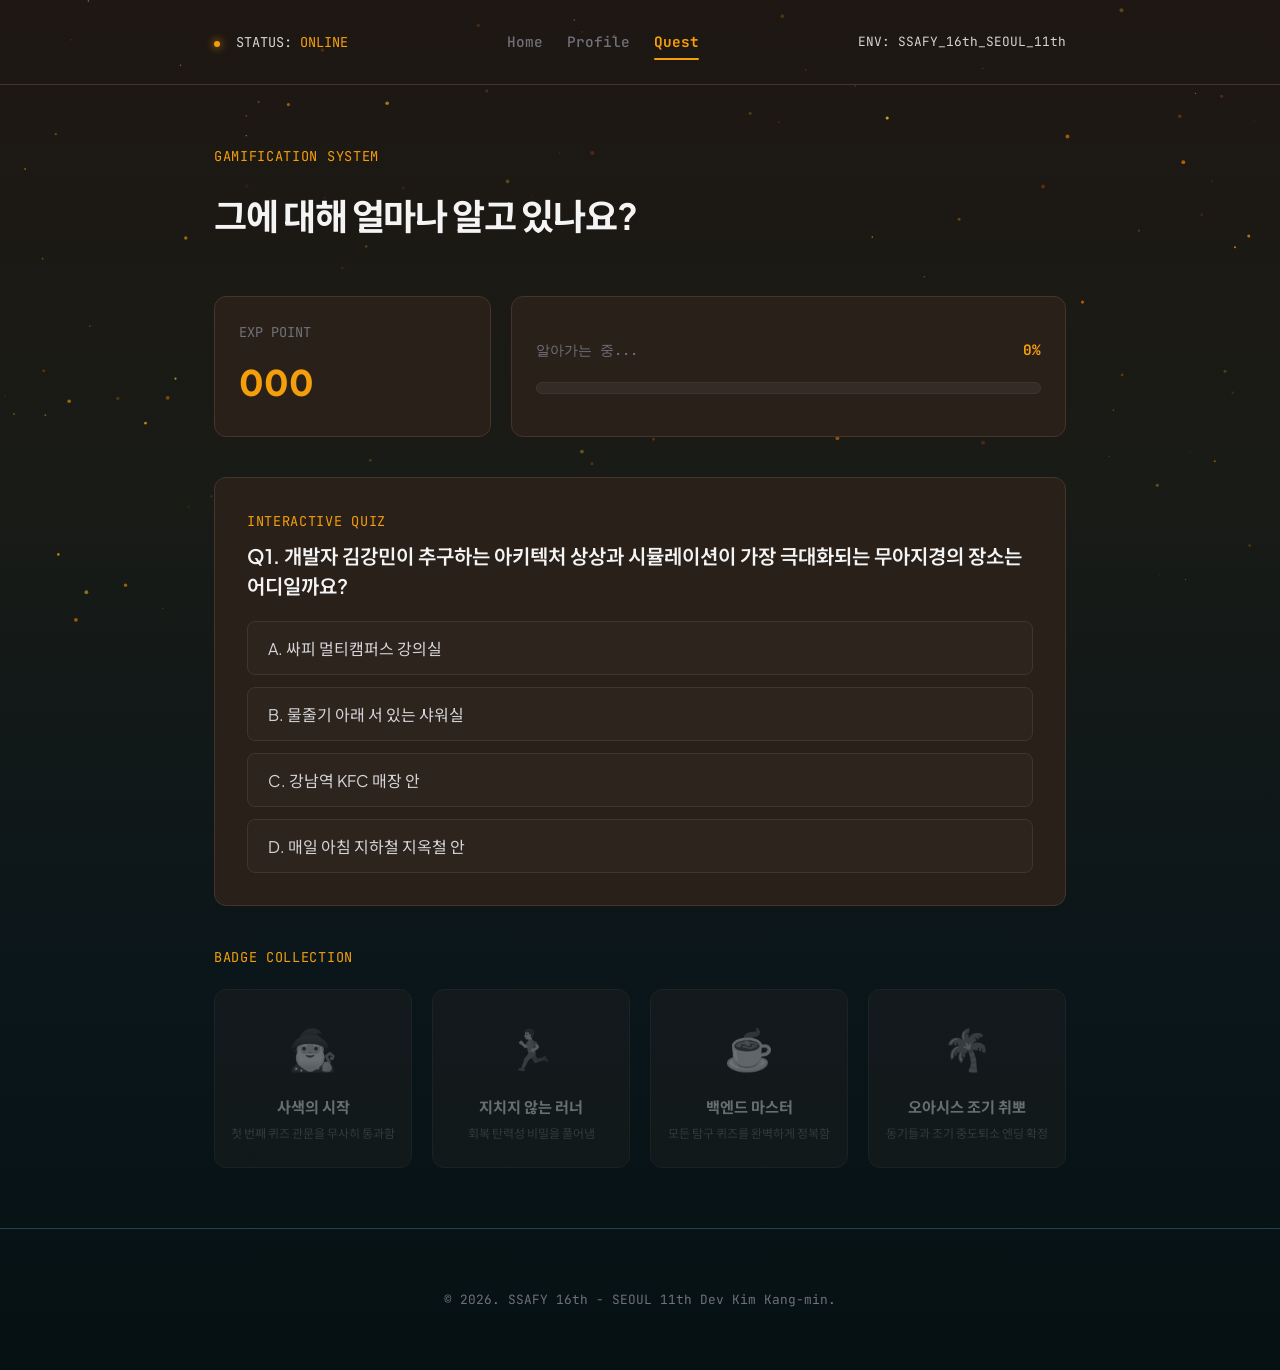
==== commit 7edf67a4: "edit gamification contents" ====
--- a/html/gamification.html
+++ b/html/gamification.html
@@ -31,7 +31,7 @@
 
     <section class="container" style="margin-top: 60px; min-height: 70vh;">
         <span class="section-label">GAMIFICATION SYSTEM</span>
-        <h2 class="section-headline">Who Am I?</h2>
+        <h2 class="section-headline">그에 대해 얼마나 알고 있나요?</h2>
         
         <!-- 💡 게이미피케이션 보드판이 위치할 구역 -->
         <!-- 💡 게이미피케이션 보드판 실구현 코드 -->
@@ -45,7 +45,7 @@
                 </div>
                 <div class="stat-card">
                     <div style="display: flex; justify-content: space-between; align-items: baseline;">
-                        <span class="stat-label">얼마나 알고 있는가</span>
+                        <span class="stat-label">알아가는 중...</span>
                         <span class="mono accent-text" id="progress-text" style="font-size: 0.9rem; font-weight: bold;">0%</span>
                     </div>
                     <div class="progress-container">
